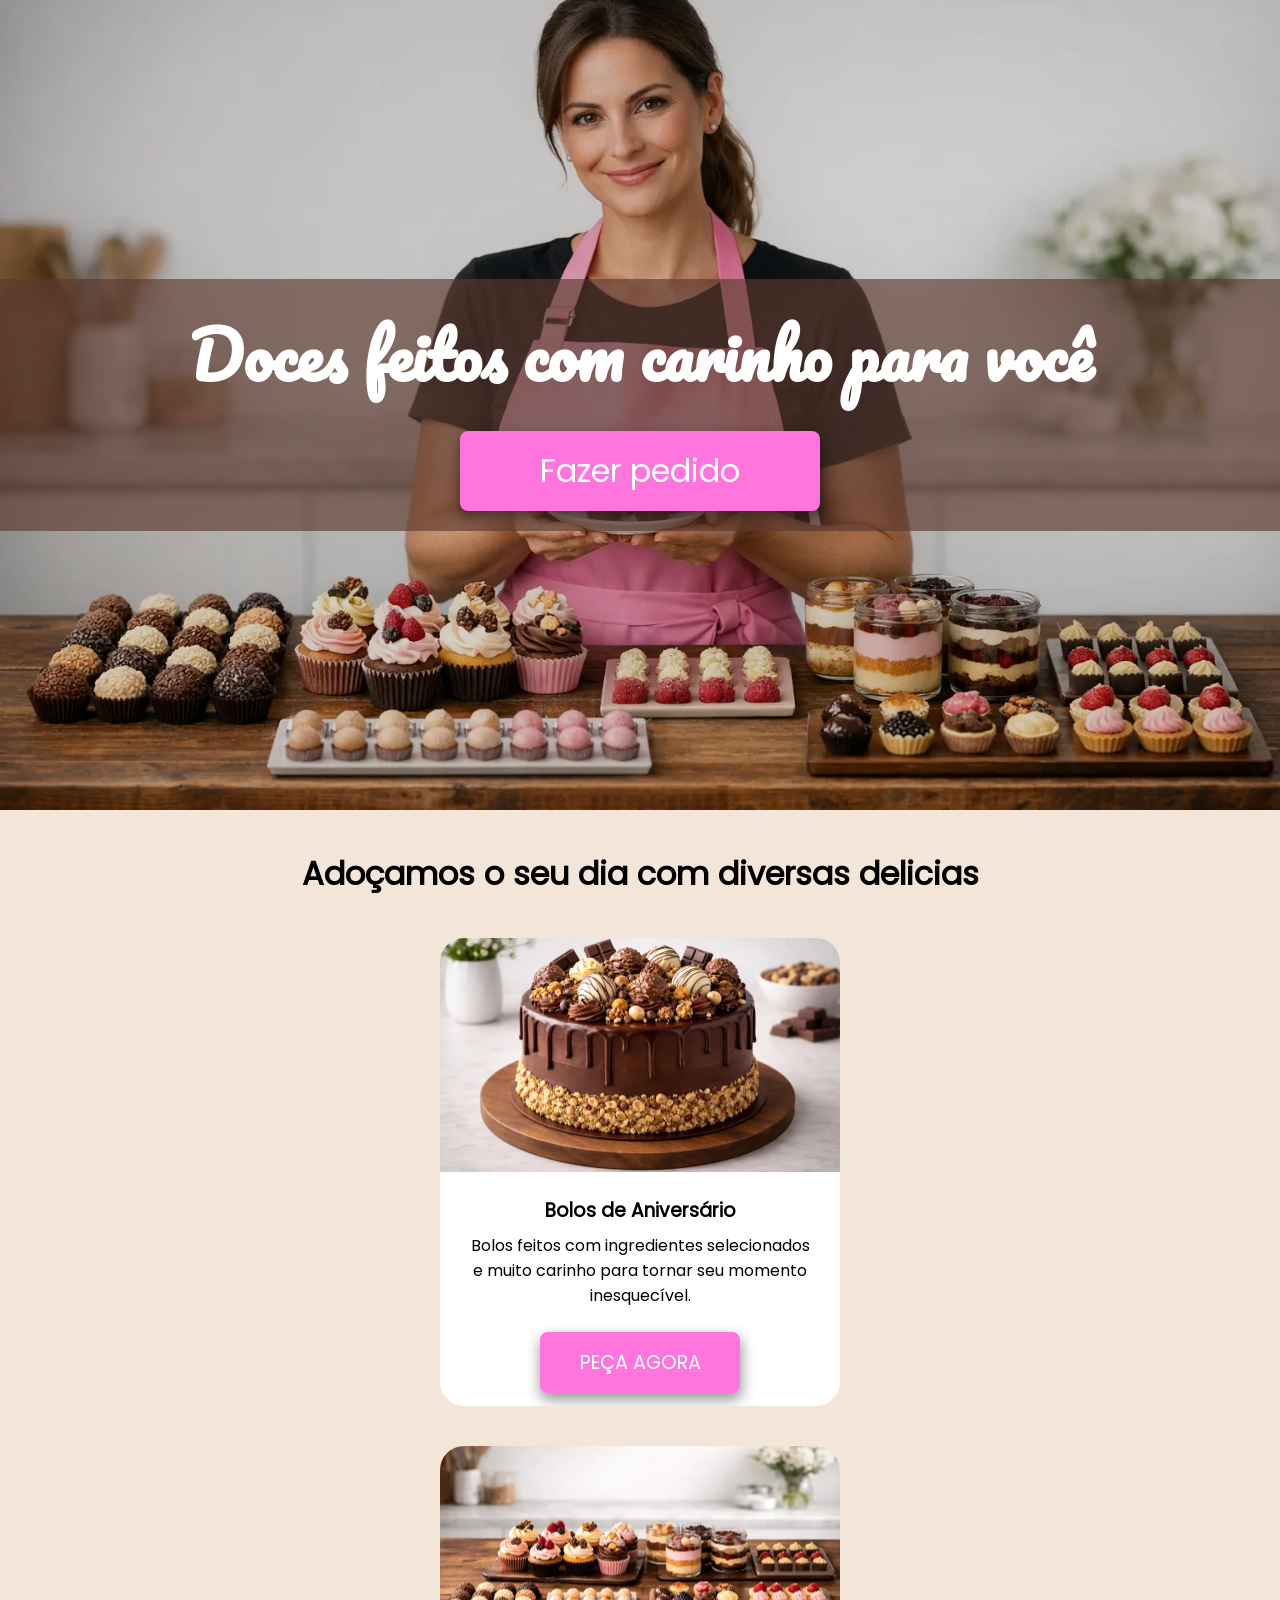
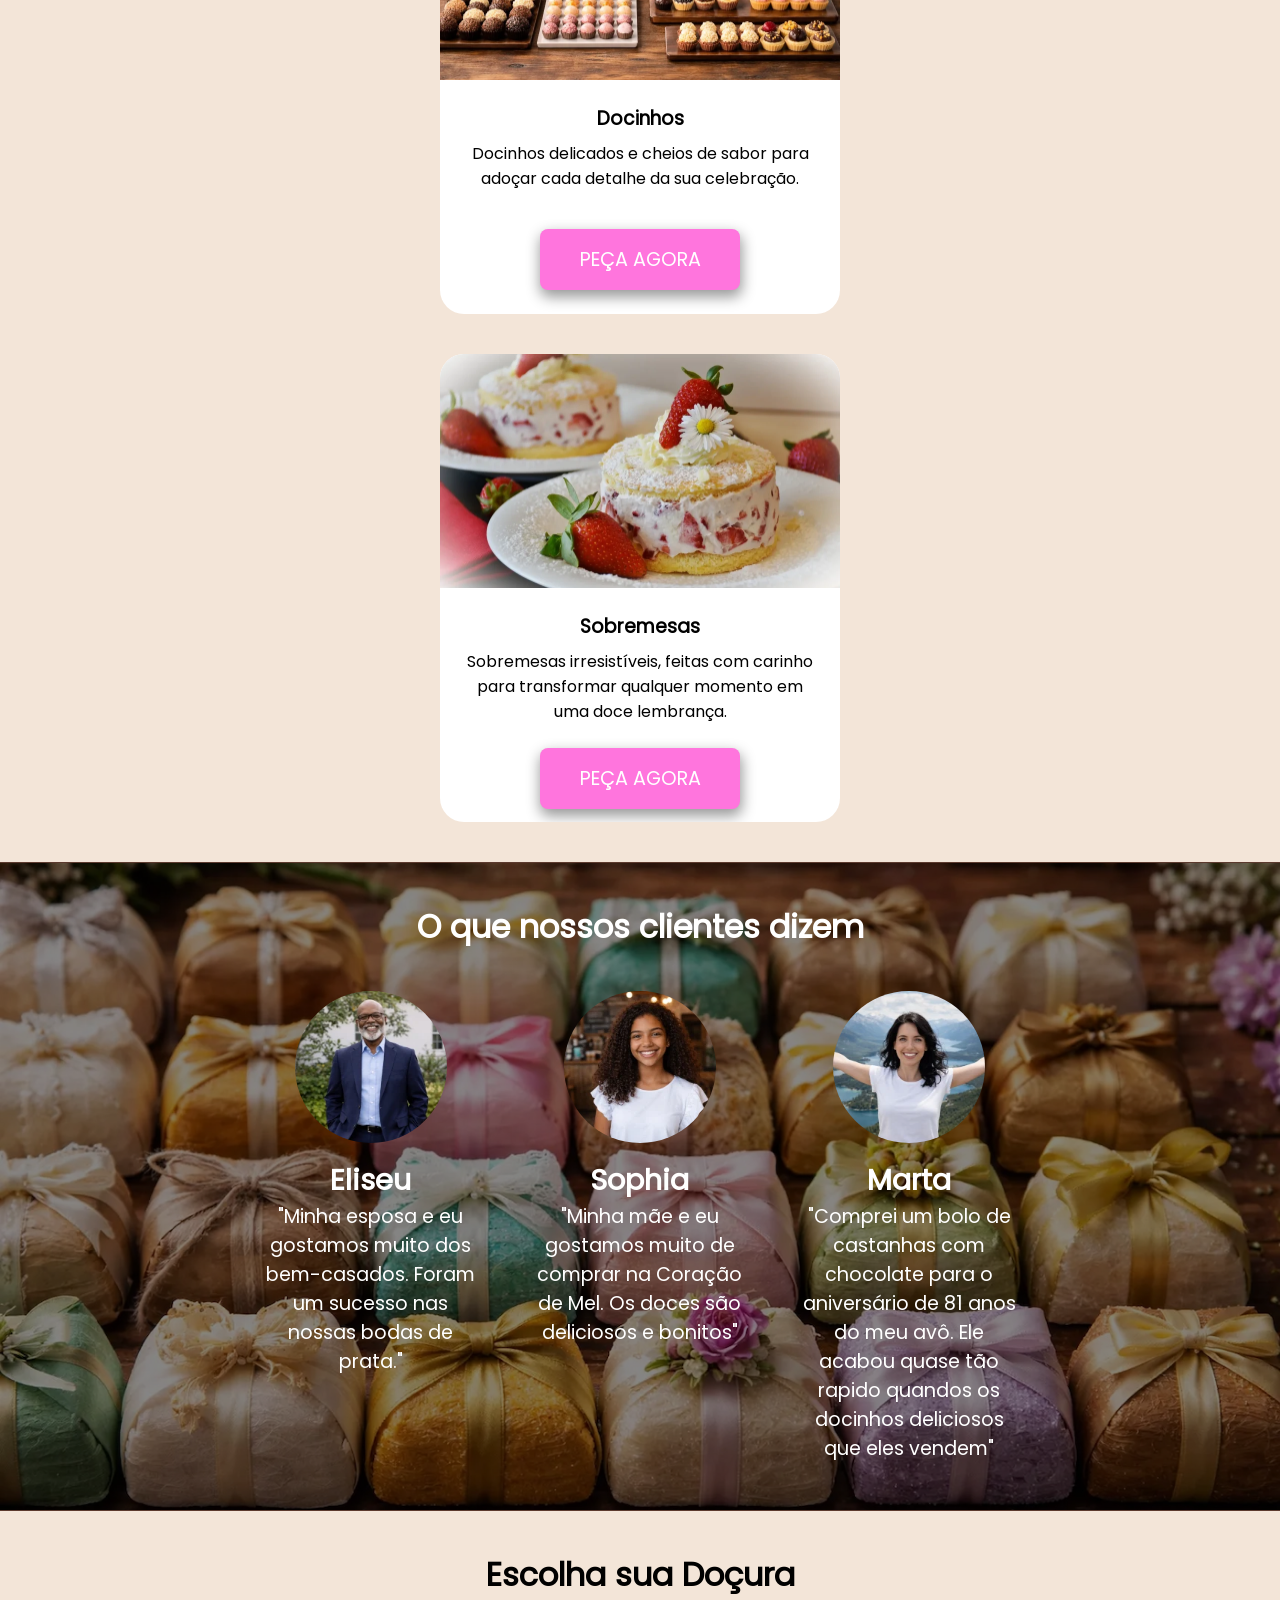
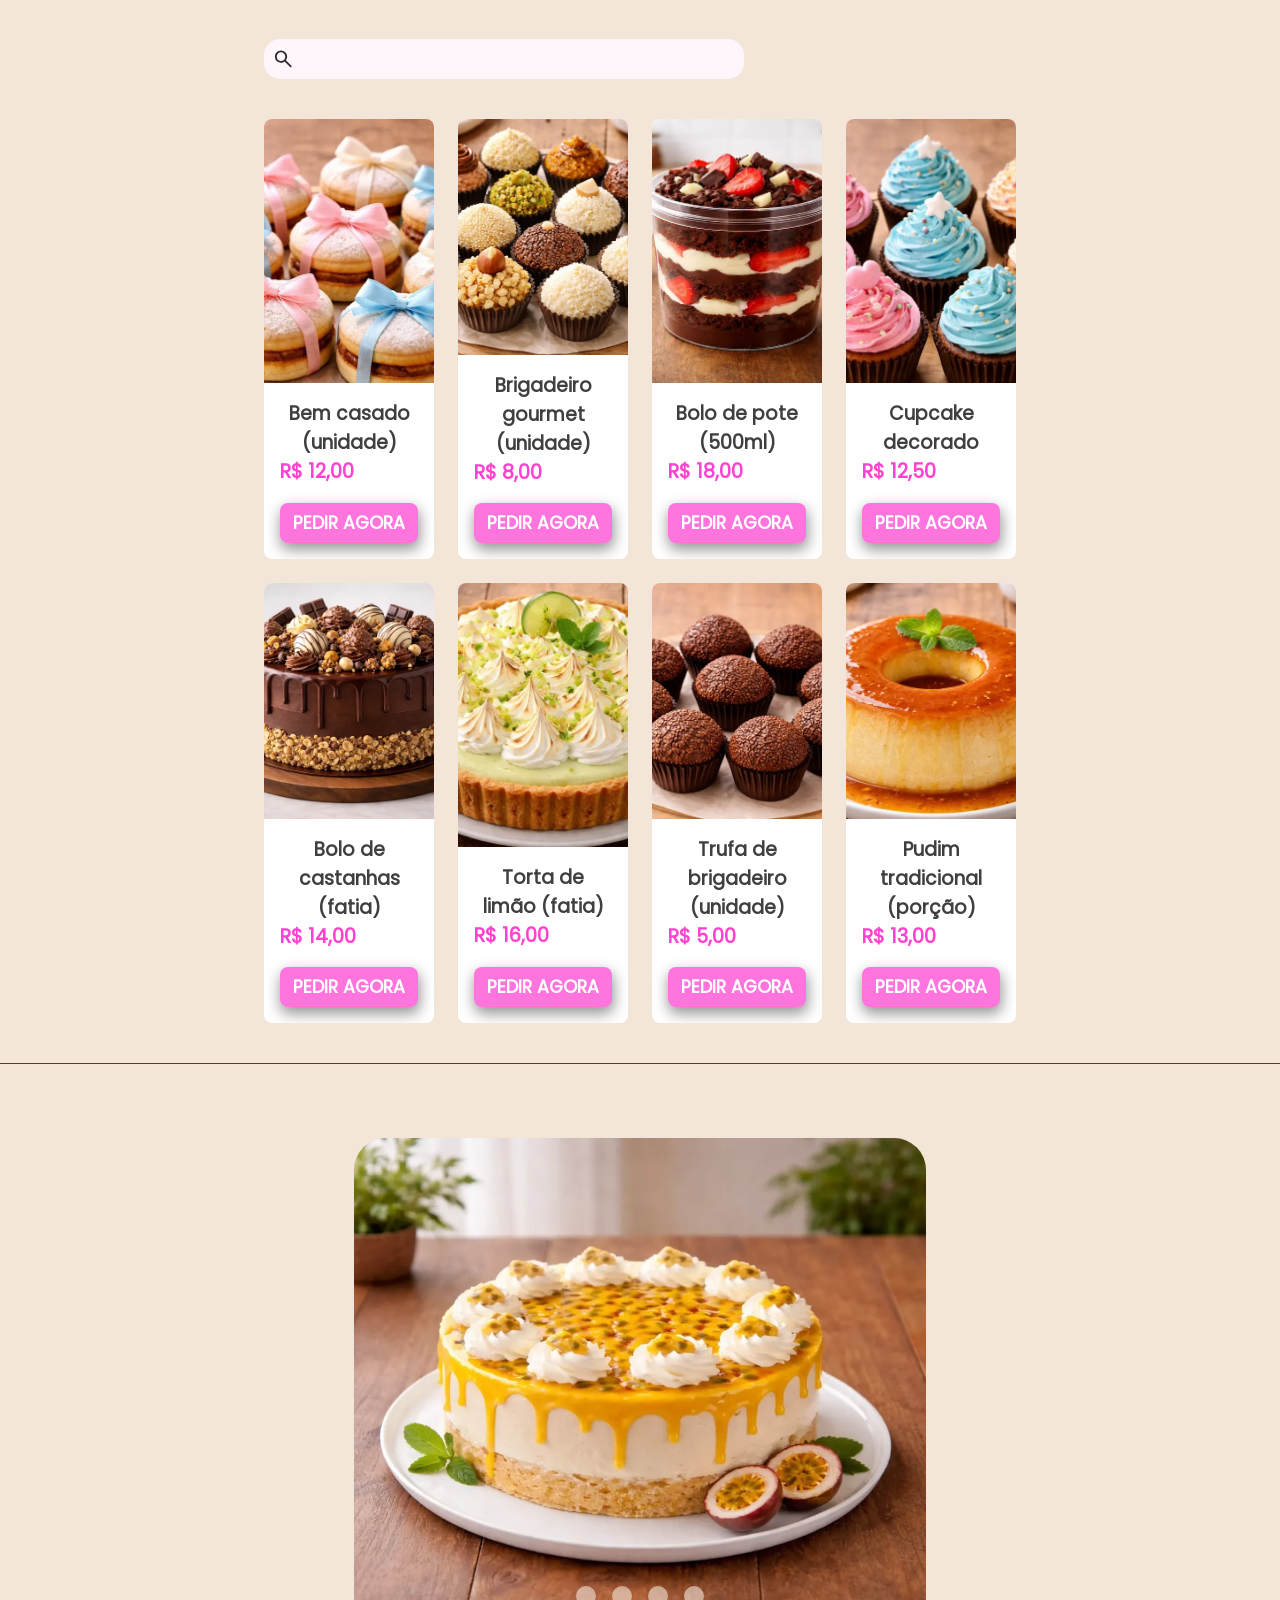
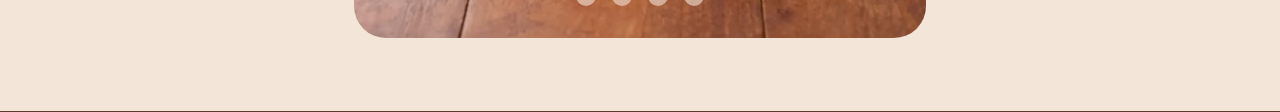
==== index.html @ 0591f599 "chore: add alt description to the hero section image for better accessibility" ====
<!DOCTYPE html>
<html lang="en">
  <head>
    <meta charset="UTF-8" />
    <meta name="viewport" content="width=device-width, initial-scale=1.0" />
    <title>Confeitaria Coração de Mel</title>
    <link rel="icon" type="image/x-icon" href="./public/logo.png" />
    <link rel="stylesheet" href="./styles/styles.css" />
    <meta property="og:title" content="Confeitaria Coração de Mel" />
    <meta
      property="og:description"
      content="Doces artesanais feitos com amor 💛 Brigadeiros, bolos e muito mais!"
    />
    <meta
      property="og:image"
      content="https://davidsheltonsf.github.io/confeitaria-landing-page/public/preview-1200x630.jpg"
    />
    <meta
      property="og:url"
      content="https://davidsheltonsf.github.io/confeitaria-landing-page/"
    />
    <meta property="og:type" content="website" />
  </head>
  <body>
    <section class="hero-section dark-filter-soft">
      <img
        src="./public/sections/hero-section-image-400x422.webp"
        alt="Mulher segurando uma bandeja de doces atrás de uma mesa cheia de doces artesanais da Coração de Mel"
        srcset="
          ./public/sections/hero-section-image-400x422.webp  400w,
          ./public/sections/hero-section-image-720x480.webp  720w,
          ./public/sections/hero-section-image.webp         1500w
        "
        decoding="async"
        sizes="100vw"
      />
      <div class="container">
        <h1 class="pacifico-regular">Doces feitos com carinho para você</h1>
        <a
          class="button-primary hero-section__button"
          href="https://wa.me/5521969470527?text=Olá!%20Gostaria%20de%20fazer%20um%20pedido."
          target="_blank"
          rel="noopener"
        >
          Fazer pedido
        </a>
      </div>
    </section>
    <section class="section">
      <div class="section-wrapper">
        <h2 class="section-title">Adoçamos o seu dia com diversas delicias</h2>
        <div class="cards">
          <article class="card">
            <img
              src="./public/cards/bolo-de-castanhas-800x533.webp"
              alt="Bolo de aniversário com castanhas e chocolate"
              decoding="async"
            />
            <div>
              <h3>Bolos de Aniversário</h3>
              <p>
                Bolos feitos com ingredientes selecionados e muito carinho para
                tornar seu momento inesquecível.
              </p>
            </div>
            <a
              class="button-primary card__button"
              href="https://wa.me/5521969470527?text=Olá!%20Gotaria%20de%20pedir%20um%20bolo%20de%20aniversário."
              target="_blank"
              rel="noopener"
              decoding="async"
            >
              PEÇA AGORA
            </a>
          </article>
          <article class="card">
            <img
              src="./public/cards/docinhos-800x533.webp"
              alt="Diferentes tipos de docinhos de aniversários e outras sobremesas em cima de uma mesa de madeira"
              decoding="async"
            />
            <div>
              <h3>Docinhos</h3>
              <p>
                Docinhos delicados e cheios de sabor para adoçar cada detalhe da
                sua celebração.
              </p>
            </div>
            <a
              class="button-primary card__button"
              href="https://wa.me/5521969470527?text=Olá!%20Gotaria%20de%20pedir%20alguns%20docinhos."
              target="_blank"
              rel="noopener"
            >
              PEÇA AGORA
            </a>
          </article>
          <article class="card">
            <img
              src="./public/cards/bolo-de-morango-800x533.webp"
              alt="Dois bolos de morango com pedaços de morango"
              decoding="async"
            />
            <div>
              <h3>Sobremesas</h3>
              <p>
                Sobremesas irresistíveis, feitas com carinho para transformar
                qualquer momento em uma doce lembrança.
              </p>
            </div>

            <a
              class="button-primary card__button"
              href="https://wa.me/5521969470527?text=Olá!%20Gotaria%20de%20pedir%20uma%20sobremesa."
              target="_blank"
              rel="noopener"
            >
              PEÇA AGORA
            </a>
          </article>
        </div>
      </div>
    </section>
    <section class="section clients-testimonial-section dark-filter">
      <img
        class="clients-testimonial-section__image"
        src="./public/sections/bem-casados-720x1024.webp"
        loading="lazy"
        srcset="
          ./public/sections/bem-casados-720x1024.webp  720w,
          ./public/sections/bem-casados-1400x933.webp 1400w
        "
        sizes="100vw"
        alt=""
        decoding="async"
      />
      <div class="section-wrapper">
        <h2 class="section-title color-text-white">
          O que nossos clientes dizem
        </h2>
        <div class="clients-testimonial-items">
          <div class="clients-testimonial-item">
            <div class="avatar">
              <img
                src="./public/clientes/eliseu-304x203.webp"
                alt="Foto de um senhor preto, calvo, com barba branca curta, vestindo uma roupa social azul"
                loading="lazy"
                decoding="async"
              />
            </div>
            <div>
              <h3>Eliseu</h3>
              <p>
                "Minha esposa e eu gostamos muito dos bem-casados. Foram um
                sucesso nas nossas bodas de prata."
              </p>
            </div>
          </div>
          <div class="clients-testimonial-item">
            <div class="avatar">
              <img
                src="./public/clientes/sophia-304x203.webp"
                alt="Foto de uma jovem moça sorridente de pele parda com cabelos cacheados e blusa branca"
                loading="lazy"
                decoding="async"
              />
            </div>
            <div>
              <h3>Sophia</h3>
              <p>
                "Minha mãe e eu gostamos muito de comprar na Coração de Mel. Os
                doces são deliciosos e bonitos"
              </p>
            </div>
          </div>
          <div class="clients-testimonial-item">
            <div class="avatar">
              <img
                src="./public/clientes/marta-304x203.webp"
                alt="Foto de uma jovem mulher sorridente de pele branca, vestindo uma blusa branca e com os braços abertos"
                loading="lazy"
                decoding="async"
              />
            </div>
            <div>
              <h3>Marta</h3>
              <p>
                "Comprei um bolo de castanhas com chocolate para o aniversário de 81 anos do meu avô. Ele
                acabou quase tão rapido quandos os docinhos deliciosos que eles
                vendem"
              </p>
            </div>
          </div>
        </div>
      </div>
    </section>
    <section class="section">
      <div class="section-wrapper">
        <h2 class="section-title">Escolha sua Doçura</h2>
        <div class="search-bar__container">
          <svg
            xmlns="http://www.w3.org/2000/svg"
            height="24px"
            viewBox="0 -960 960 960"
            width="24px"
            fill="#2c2c2c"
          >
            <path
              d="M784-120 532-372q-30 24-69 38t-83 14q-109 0-184.5-75.5T120-580q0-109 75.5-184.5T380-840q109 0 184.5 75.5T640-580q0 44-14 83t-38 69l252 252-56 56ZM380-400q75 0 127.5-52.5T560-580q0-75-52.5-127.5T380-760q-75 0-127.5 52.5T200-580q0 75 52.5 127.5T380-400Z"
            />
          </svg>
          <input class="search-bar__input" type="text" />
        </div>
        <div class="products"></div>
      </div>
    </section>
    <section class="section slides-section">
      <div class="section-wrapper">
        <div class="slider-container">
          <div class="slider-wrapper">
            <div class="slider"></div>
            <div class="slider-nav"></div>
          </div>
        </div>
      </div>
    </section>

    <script src="./scripts/slider.js" defer type="module"></script>
    <script src="./scripts/renderProducts.js" defer type="module"></script>
  </body>
</html>
---- styles/styles.css ----
* {
  padding: 0;
  margin: 0;
  border: none;
  box-sizing: border-box;
}

a {
  text-decoration: none;
  color: inherit;
}

input:focus {
  outline: none;
}

:root {
  /* Brand colors */
  --color-primary: #ffa8e9;
  --color-primary-dark: #ff75dd;
  --color-primary-darker: #ff42d0;

  /* Support colors */
  --color-cream: #f3e5d8;
  --color-chocolate: #5c3a2e;

  /* Texts */
  --color-text-white: #fff;
  --color-text-light: #6e5a52;
  --color-text-main: #3f3f3f;
  --color-bg-main: #fff6fb;
  --color-bg-section: #f3e5d8;
  --color-bg-card: #fff;
}

/* Animations */

@keyframes fade-in {
  from {
    opacity: 0;
  }

  to {
    opacity: 1;
  }
}

.fade-in-animation {
  animation: fade-in 300ms ease forwards;
}

/* ----------------------------- */

body {
  font-family: 'Poppins', sans-serif;
  display: flex;
  flex-direction: column;
  align-items: center;
  background-color: var(--color-bg-main);
}

.button-primary {
  color: white;
  background-color: var(--color-primary-dark);
  box-shadow: 1px 6px 14px 1px rgba(0, 0, 0, 0.404);
  border-radius: 8px;
  transition: background-color 300ms ease;
  cursor: pointer;
}

.button-primary:hover {
  background-color: var(--color-primary-darker);
}

.dark-filter {
  position: relative;
}

.dark-filter::before {
  content: '';
  position: absolute;
  inset: 0;
  background-color: rgba(0, 0, 0, 0.473);
  z-index: 1;
}

.dark-filter-soft {
  position: relative;
}

.dark-filter-soft::before {
  content: '';
  position: absolute;
  inset: 0;
  background-color: rgba(0, 0, 0, 0.171);
  z-index: 1;
}

/* pacifico-regular - latin */
@font-face {
  font-display: swap;
  font-family: 'Pacifico';
  font-style: normal;
  font-weight: 400;
  src: url('../fonts/pacifico-v23-latin-regular.woff2') format('woff2');
}

/* poppins-regular - latin */
@font-face {
  font-display: swap;
  font-family: 'Poppins';
  font-style: normal;
  font-weight: 400;
  src: url('../fonts/poppins-v24-latin-regular.woff2') format('woff2'); /* Chrome 36+, Opera 23+, Firefox 39+, Safari 12+, iOS 10+ */
}

.pacifico-regular {
  font-family: 'Pacifico', cursive;
  font-weight: 400;
  font-style: normal;
}

.hero-section {
  display: flex;
  position: relative;
  width: 100%;
  height: 50vh;
}

.hero-section img {
  position: absolute;
  object-position: bottom;
  width: 100%;
  height: 100%;
  object-fit: cover;
}

.hero-section .container {
  display: flex;
  flex-direction: column;
  text-align: center;
  align-items: center;
  gap: 20px;
  margin-top: 200px;
  width: 100%;
  background-color: #5c3a2ea2;
  height: fit-content;
  padding: 20px;
  margin-block: auto;
  z-index: 2;
}

.hero-section h1 {
  color: var(--color-text-white);
  font-size: 2rem;
  font-weight: bold;
  opacity: 100%;
  width: 100%;
}

.hero-section__button {
  width: 200px;
  padding-block: 16px;
  font-size: 1.5rem;
}

.section {
  display: flex;
  flex-direction: column;
  align-items: center;
  text-align: center;
  background-color: var(--color-bg-section);
  width: 100%;
  min-height: 72vh;
  border-bottom: 1px solid var(--color-chocolate);
}
.clients-testimonial-section {
  position: relative;
}

.clients-testimonial-section > * {
  position: relative;
  z-index: 2;
}

.clients-testimonial-section__image {
  position: absolute;
  height: 100%;
  width: 100%;
  object-fit: cover;
  z-index: 0;
}

.slides-section {
  height: 72vh;
}

.section-wrapper {
  display: flex;
  height: 100%;
  width: 100%;
  flex-direction: column;
  align-items: center;
  justify-content: center;
  gap: 40px;
  padding: 40px;
  margin: auto;
}

.section-title {
  font-size: 1.4rem;
}

.cards {
  display: flex;
  flex-direction: column;
  justify-content: space-between;
  gap: 40px;
  width: 100%;
}

.card {
  display: flex;
  flex-direction: column;
  align-items: center;
  height: 496px;
  width: 100%;
  border-radius: 24px;
  overflow: hidden;
  background-color: var(--color-bg-card);
}

.card img {
  width: 100%;
  height: 50%;
  object-fit: cover;
  object-position: center;
  transition: scale 300ms ease-in;
}

.card img:hover {
  scale: 110%;
}

.card div {
  display: flex;
  flex-direction: column;
  align-items: center;
  text-align: center;
  padding: 24px;
  gap: 8px;
  flex: 1;
}

.card__button {
  padding-block: 16px;
  width: 90%;
  font-size: 1.4rem;
  border-radius: 8px;
  margin-bottom: 24px;
}

.clients-testimonial-items {
  display: flex;
  flex-direction: column;
  align-items: center;
  justify-content: center;
  gap: 40px;
  width: 100%;
  height: 100%;
}

.clients-testimonial-item {
  display: flex;
  flex-direction: column;
  align-items: center;
  gap: 16px;
  width: 100%;
  height: 100%;
  color: white;
}

.clients-testimonial-item h3 {
  font-size: 1.8rem;
}

.clients-testimonial-item p {
  font-size: 1.2rem;
}

.avatar {
  border-radius: 50%;
  width: 152px;
  height: 152px;
  overflow: hidden;
}

.avatar img {
  height: 100%;
  width: 100%;
  object-fit: cover;
}

.search-bar__container {
  display: flex;
  align-items: center;
  padding: 8px;
  background-color: var(--color-bg-main);
  width: 100%;
  height: 40px;
  overflow: hidden;
  border-radius: 16px;
}

.search-bar__input {
  width: 100%;
  height: 100%;
  padding-inline: 16px;
  background-color: inherit;
  font-size: 1rem;
}

.products {
  display: grid;
  grid-template-columns: 1fr;
  gap: 24px;
  width: 100%;
  min-height: 72vh;
}

.product {
  display: flex;
  flex-direction: column;
  width: 100%;
  height: 440px;
  overflow: hidden;
  border-radius: 8px;
  background-color: var(--color-bg-card);
  color: var(--color-text-main);
}

.product__image-container {
  width: 100%;
  height: 60%;
  overflow: hidden;
}

.product__image {
  width: 100%;
  height: 100%;
  object-fit: cover;
  transition: scale 300ms ease-in;
}

.product:hover .product__image{
  scale: 110%;
}

.product__link {
  display: flex;
  flex-direction: column;
  width: 100%;
  height: 100%;
}
.product__content {
  display: flex;
  flex-direction: column;
  justify-content: space-around;
  gap: 16px;
  width: 100%;
  flex: 1;
  padding: 16px;
}

.product__information {
  display: flex;
  flex-direction: column;
  align-items: start;
}

.product__price {
  font-weight: bold;
  font-size: 1.2rem;
  color: var(--color-primary-darker);
}

.product__button {
  display: flex;
  justify-content: center;
  align-items: center;
  width: 100%;
  height: 40px;
  font-weight: bold;
  font-size: 1.1rem;
}

.slider-container {
  height: 80%;
  width: 100%;
}

.slider-wrapper {
  position: relative;
  width: 100%;
  height: 100%;
}

.slider {
  display: flex;
  border-radius: 2rem;
  width: 100%;
  height: 100%;
  overflow-x: scroll;
  scroll-snap-type: x mandatory;
  scroll-behavior: smooth;
}

.slider::-webkit-scrollbar {
  display: none;
}

.slider img {
  width: 100%;
  height: 100%;
  object-fit: cover;
  flex: 1 0 50%;
  scroll-snap-align: start;
}

.slider-nav {
  display: flex;
  position: absolute;
  bottom: 2rem;
  left: 50%;
  width: fit-content;
  height: 20px;
  gap: 16px;
  transform: translateX(-50%);
  z-index: 1;
}

.slider-nav a {
  border-radius: 50%;
  background-color: var(--color-cream);
  width: 20px;
  height: 20px;
  opacity: 60%;
}

.slider-nav a:hover {
  opacity: 100%;
}

.color-text-white {
  color: var(--color-text-white);
}

@media (min-width: 576px) {
  .products {
    grid-template-columns: repeat(2, 1fr);
  }
}

@media (min-width: 768px) {
  .cards {
    flex-direction: row;
  }
  .card {
    flex: 0 0 400px;
    height: 468px;
  }

  .card__button {
    width: 200px;
    font-size: 1.2rem;
  }

  .slider-container {
    height: 500px;
    width: 572px;
  }

  .clients-testimonial-item {
    width: 60%;
  }

  .products {
    grid-template-columns: repeat(3, 1fr);
  }

  .search-bar__container {
    width: 480px;
    margin-right: auto;
  }
}

@media (min-width: 1200px) {
  .hero-section {
    height: 90vh;
  }

  .hero-section h1 {
    font-size: 4rem;
  }

  .hero-section__button {
    width: 360px;
    font-size: 2rem;
  }

  .section {
    padding-inline: 224px;
  }

  .clients-testimonial-section {
    height: 72vh;
  }

  .section-title {
    font-size: 2rem;
  }

  .clients-testimonial-items {
    flex-direction: row;
    gap: 56px;
  }

  .clients-testimonial-item {
    width: 400px;
  }

  .products {
    grid-template-columns: repeat(4, 1fr);
  }
}

@media (max-width: 1757px) {
  .cards {
    flex-wrap: wrap;
    justify-content: center;
  }
}
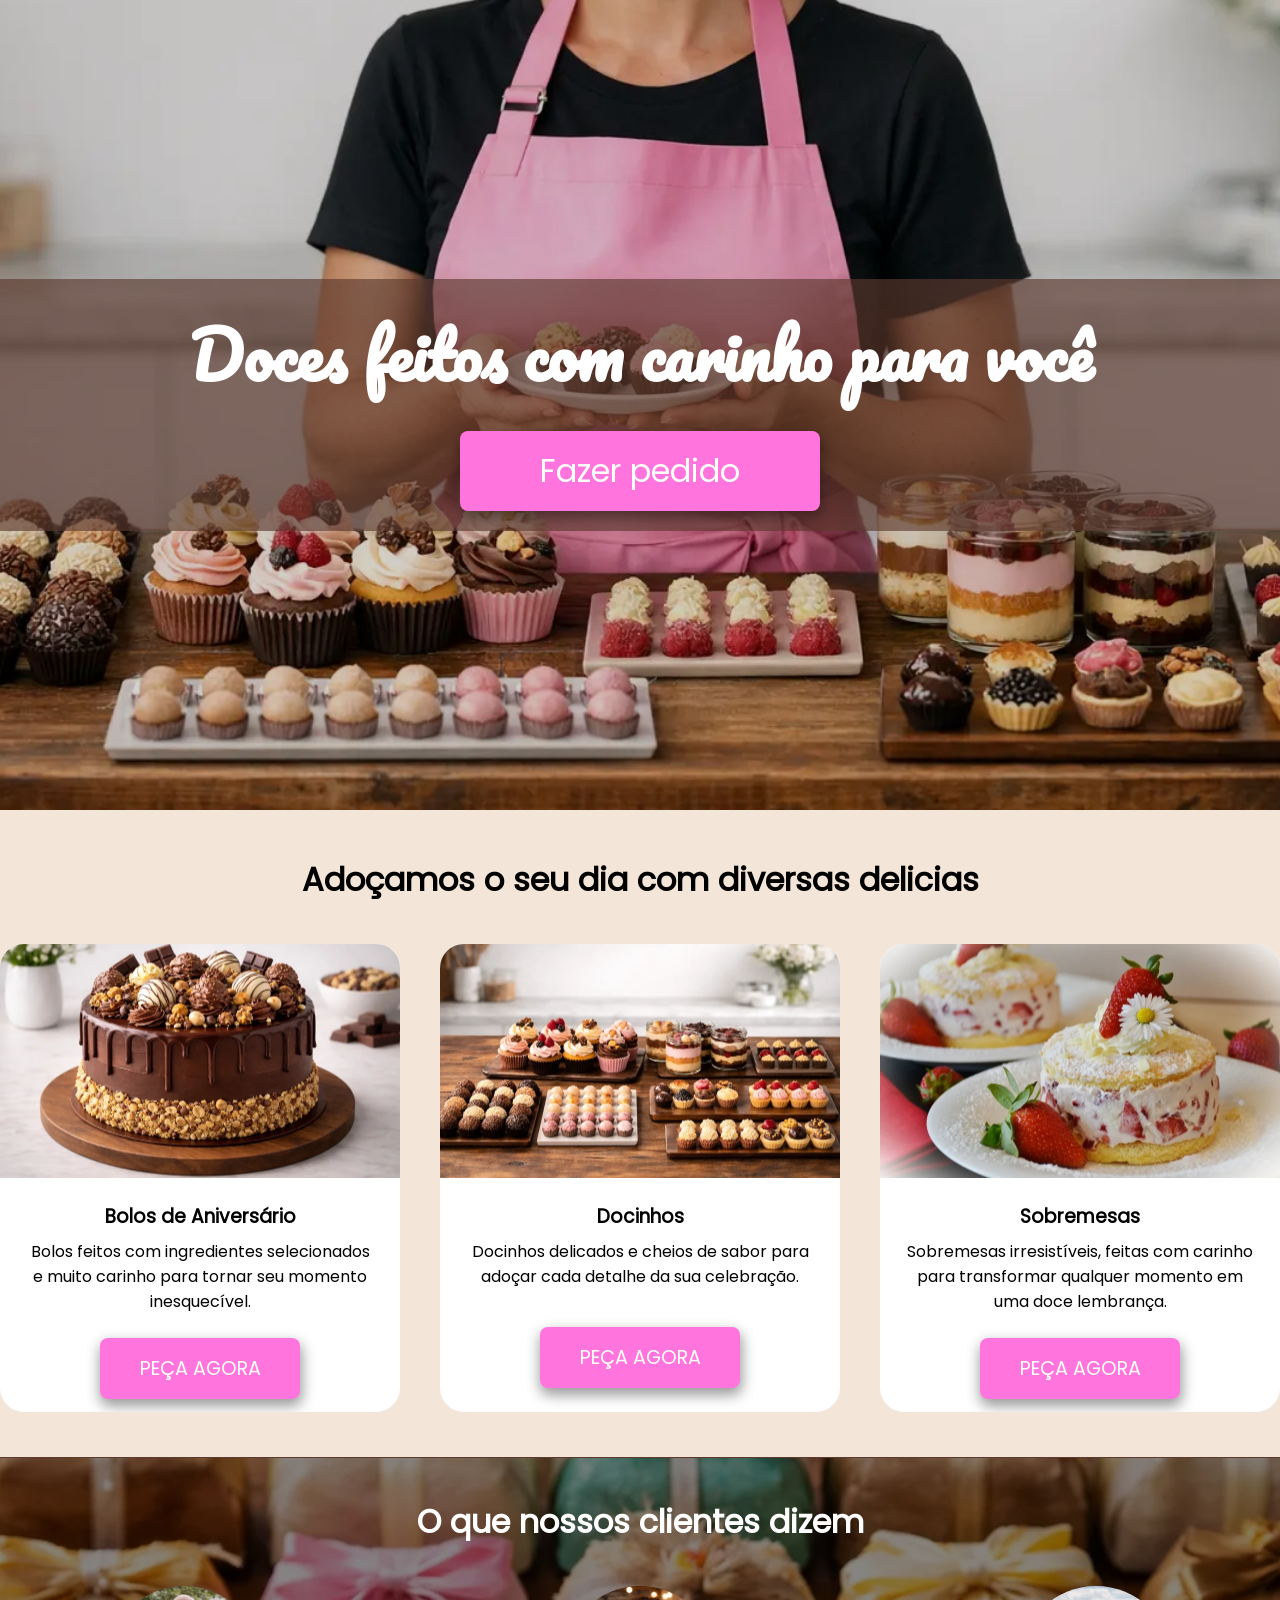
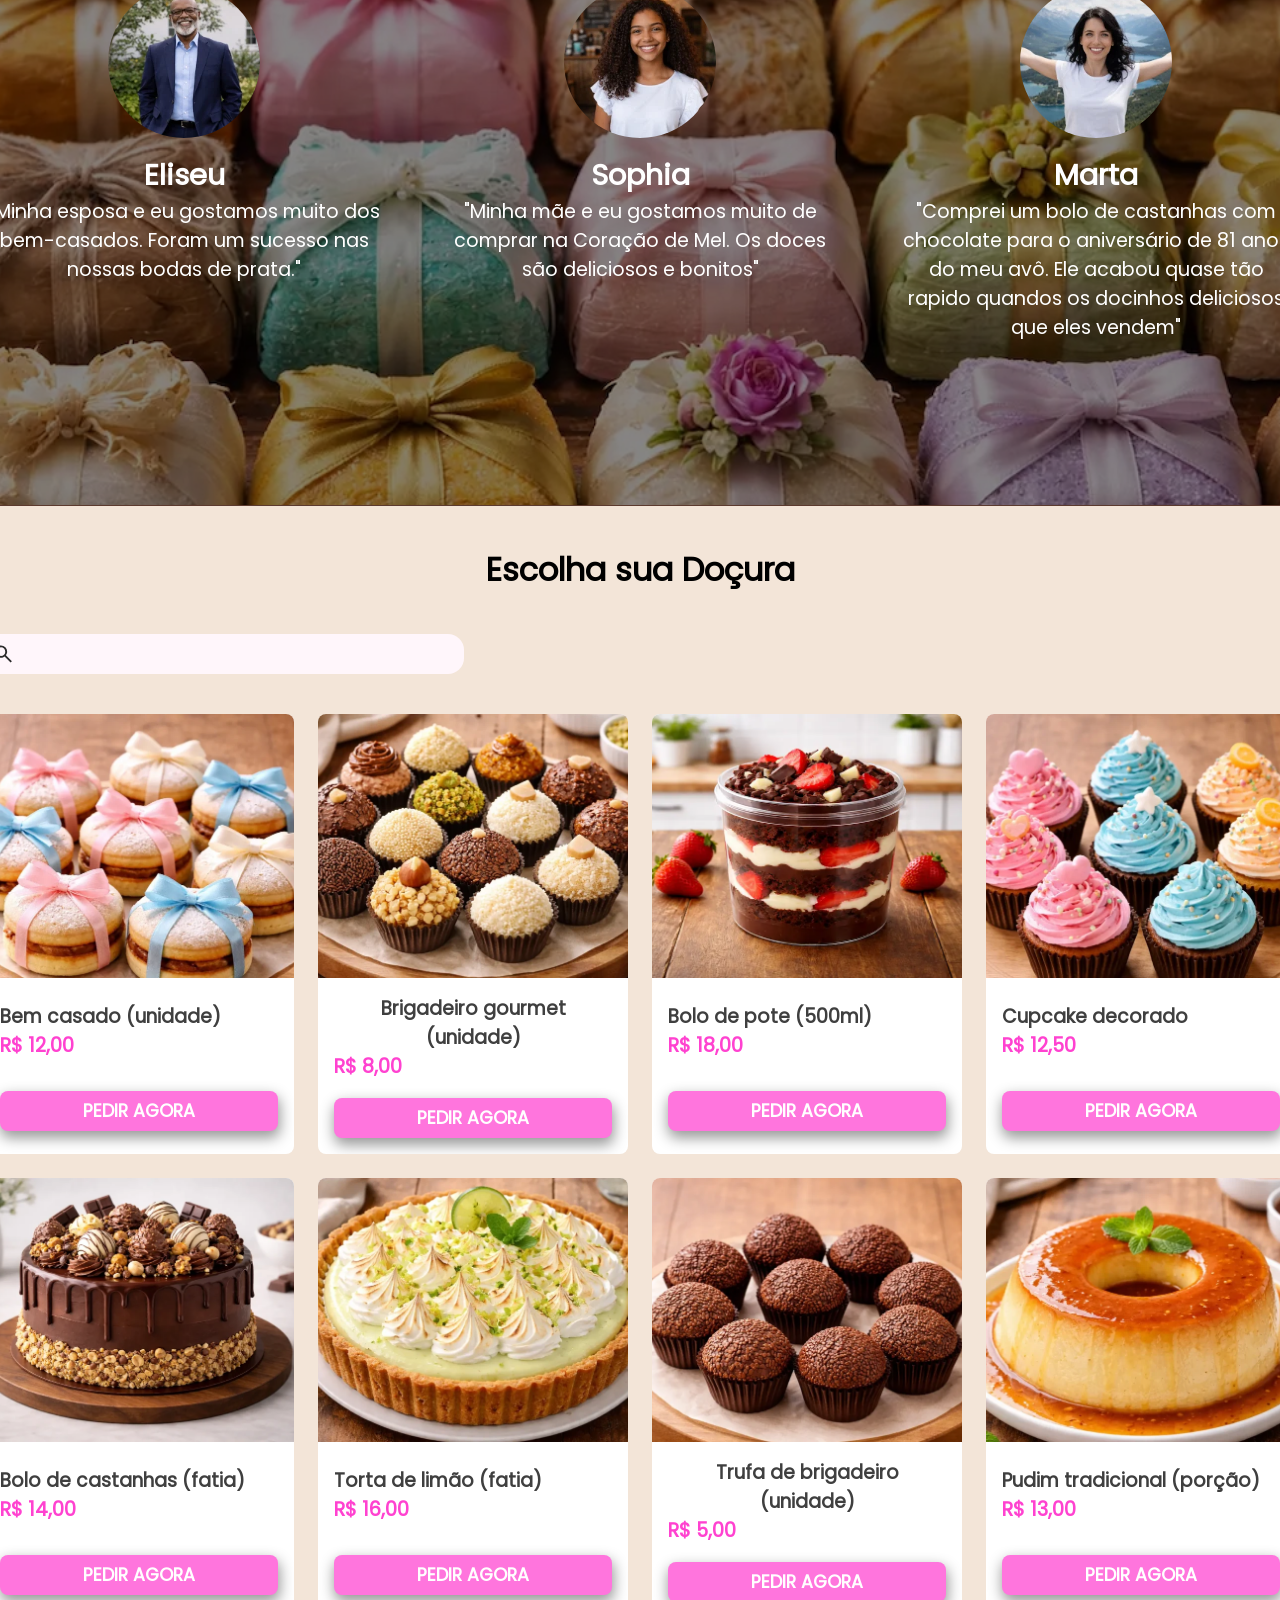
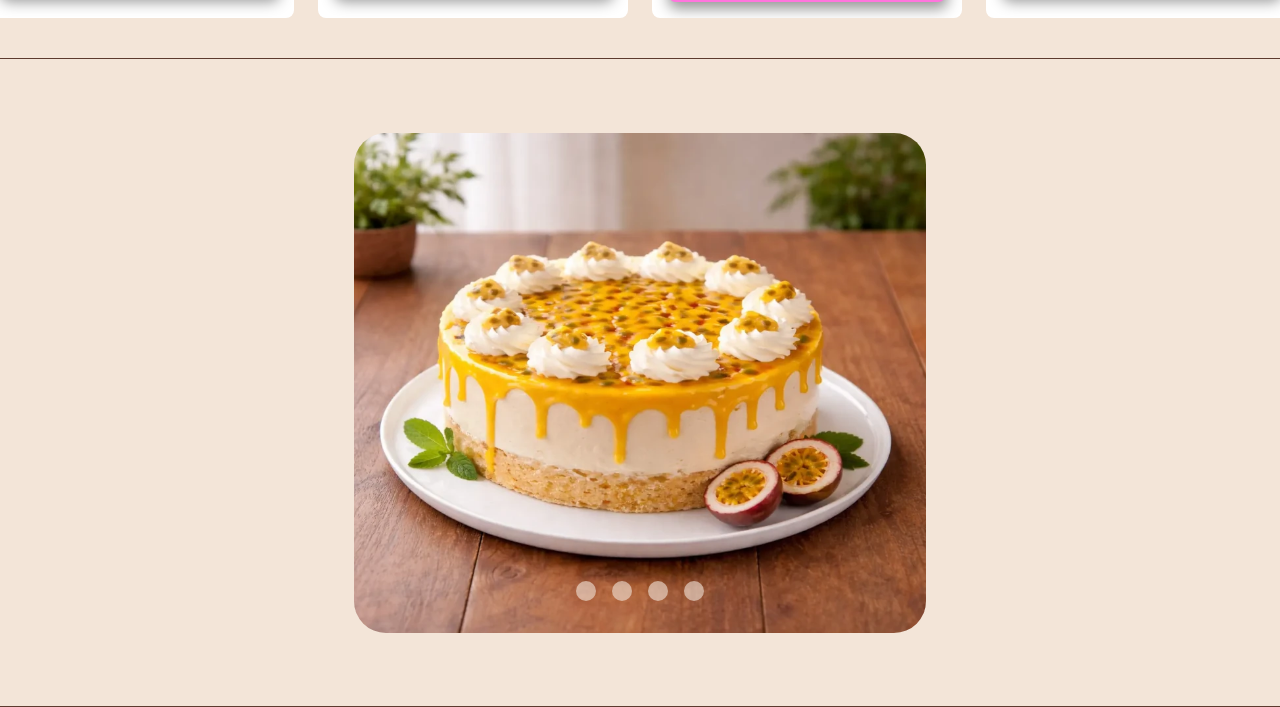
==== commit 9c1359ff: "chore: wrap the main content of the page with <main> tag for better accessibility" ====
--- a/index.html
+++ b/index.html
@@ -22,208 +22,212 @@
     <meta property="og:type" content="website" />
   </head>
   <body>
-    <section class="hero-section dark-filter-soft">
-      <img
-        src="./public/sections/hero-section-image-400x422.webp"
-        alt="Mulher segurando uma bandeja de doces atrás de uma mesa cheia de doces artesanais da Coração de Mel"
-        srcset="
-          ./public/sections/hero-section-image-400x422.webp  400w,
-          ./public/sections/hero-section-image-720x480.webp  720w,
-          ./public/sections/hero-section-image.webp         1500w
-        "
-        decoding="async"
-        sizes="100vw"
-      />
-      <div class="container">
-        <h1 class="pacifico-regular">Doces feitos com carinho para você</h1>
-        <a
-          class="button-primary hero-section__button"
-          href="https://wa.me/5521969470527?text=Olá!%20Gostaria%20de%20fazer%20um%20pedido."
-          target="_blank"
-          rel="noopener"
-        >
-          Fazer pedido
-        </a>
-      </div>
-    </section>
-    <section class="section">
-      <div class="section-wrapper">
-        <h2 class="section-title">Adoçamos o seu dia com diversas delicias</h2>
-        <div class="cards">
-          <article class="card">
-            <img
-              src="./public/cards/bolo-de-castanhas-800x533.webp"
-              alt="Bolo de aniversário com castanhas e chocolate"
-              decoding="async"
-            />
-            <div>
-              <h3>Bolos de Aniversário</h3>
-              <p>
-                Bolos feitos com ingredientes selecionados e muito carinho para
-                tornar seu momento inesquecível.
-              </p>
-            </div>
-            <a
-              class="button-primary card__button"
-              href="https://wa.me/5521969470527?text=Olá!%20Gotaria%20de%20pedir%20um%20bolo%20de%20aniversário."
-              target="_blank"
-              rel="noopener"
-              decoding="async"
+    <main>
+      <section class="hero-section dark-filter-soft">
+        <img
+          src="./public/sections/hero-section-image-400x422.webp"
+          alt="Mulher segurando uma bandeja de doces atrás de uma mesa cheia de doces artesanais da Coração de Mel"
+          srcset="
+            ./public/sections/hero-section-image-400x422.webp  400w,
+            ./public/sections/hero-section-image-720x480.webp  720w,
+            ./public/sections/hero-section-image.webp         1500w
+          "
+          decoding="async"
+          sizes="100vw"
+        />
+        <div class="container">
+          <h1 class="pacifico-regular">Doces feitos com carinho para você</h1>
+          <a
+            class="button-primary hero-section__button"
+            href="https://wa.me/5521969470527?text=Olá!%20Gostaria%20de%20fazer%20um%20pedido."
+            target="_blank"
+            rel="noopener"
+          >
+            Fazer pedido
+          </a>
+        </div>
+      </section>
+      <section class="section">
+        <div class="section-wrapper">
+          <h2 class="section-title">
+            Adoçamos o seu dia com diversas delicias
+          </h2>
+          <div class="cards">
+            <article class="card">
+              <img
+                src="./public/cards/bolo-de-castanhas-800x533.webp"
+                alt="Bolo de aniversário com castanhas e chocolate"
+                decoding="async"
+              />
+              <div>
+                <h3>Bolos de Aniversário</h3>
+                <p>
+                  Bolos feitos com ingredientes selecionados e muito carinho
+                  para tornar seu momento inesquecível.
+                </p>
+              </div>
+              <a
+                class="button-primary card__button"
+                href="https://wa.me/5521969470527?text=Olá!%20Gotaria%20de%20pedir%20um%20bolo%20de%20aniversário."
+                target="_blank"
+                rel="noopener"
+                decoding="async"
+              >
+                PEÇA AGORA
+              </a>
+            </article>
+            <article class="card">
+              <img
+                src="./public/cards/docinhos-800x533.webp"
+                alt="Diferentes tipos de docinhos de aniversários e outras sobremesas em cima de uma mesa de madeira"
+                decoding="async"
+              />
+              <div>
+                <h3>Docinhos</h3>
+                <p>
+                  Docinhos delicados e cheios de sabor para adoçar cada detalhe
+                  da sua celebração.
+                </p>
+              </div>
+              <a
+                class="button-primary card__button"
+                href="https://wa.me/5521969470527?text=Olá!%20Gotaria%20de%20pedir%20alguns%20docinhos."
+                target="_blank"
+                rel="noopener"
+              >
+                PEÇA AGORA
+              </a>
+            </article>
+            <article class="card">
+              <img
+                src="./public/cards/bolo-de-morango-800x533.webp"
+                alt="Dois bolos de morango com pedaços de morango"
+                decoding="async"
+              />
+              <div>
+                <h3>Sobremesas</h3>
+                <p>
+                  Sobremesas irresistíveis, feitas com carinho para transformar
+                  qualquer momento em uma doce lembrança.
+                </p>
+              </div>
+
+              <a
+                class="button-primary card__button"
+                href="https://wa.me/5521969470527?text=Olá!%20Gotaria%20de%20pedir%20uma%20sobremesa."
+                target="_blank"
+                rel="noopener"
+              >
+                PEÇA AGORA
+              </a>
+            </article>
+          </div>
+        </div>
+      </section>
+      <section class="section clients-testimonial-section dark-filter">
+        <img
+          class="clients-testimonial-section__image"
+          src="./public/sections/bem-casados-720x1024.webp"
+          loading="lazy"
+          srcset="
+            ./public/sections/bem-casados-720x1024.webp  720w,
+            ./public/sections/bem-casados-1400x933.webp 1400w
+          "
+          sizes="100vw"
+          alt=""
+          decoding="async"
+        />
+        <div class="section-wrapper">
+          <h2 class="section-title color-text-white">
+            O que nossos clientes dizem
+          </h2>
+          <div class="clients-testimonial-items">
+            <div class="clients-testimonial-item">
+              <div class="avatar">
+                <img
+                  src="./public/clientes/eliseu-304x203.webp"
+                  alt="Foto de um senhor preto, calvo, com barba branca curta, vestindo uma roupa social azul"
+                  loading="lazy"
+                  decoding="async"
+                />
+              </div>
+              <div>
+                <h3>Eliseu</h3>
+                <p>
+                  "Minha esposa e eu gostamos muito dos bem-casados. Foram um
+                  sucesso nas nossas bodas de prata."
+                </p>
+              </div>
+            </div>
+            <div class="clients-testimonial-item">
+              <div class="avatar">
+                <img
+                  src="./public/clientes/sophia-304x203.webp"
+                  alt="Foto de uma jovem moça sorridente de pele parda com cabelos cacheados e blusa branca"
+                  loading="lazy"
+                  decoding="async"
+                />
+              </div>
+              <div>
+                <h3>Sophia</h3>
+                <p>
+                  "Minha mãe e eu gostamos muito de comprar na Coração de Mel.
+                  Os doces são deliciosos e bonitos"
+                </p>
+              </div>
+            </div>
+            <div class="clients-testimonial-item">
+              <div class="avatar">
+                <img
+                  src="./public/clientes/marta-304x203.webp"
+                  alt="Foto de uma jovem mulher sorridente de pele branca, vestindo uma blusa branca e com os braços abertos"
+                  loading="lazy"
+                  decoding="async"
+                />
+              </div>
+              <div>
+                <h3>Marta</h3>
+                <p>
+                  "Comprei um bolo de castanhas com chocolate para o aniversário
+                  de 81 anos do meu avô. Ele acabou quase tão rapido quandos os
+                  docinhos deliciosos que eles vendem"
+                </p>
+              </div>
+            </div>
+          </div>
+        </div>
+      </section>
+      <section class="section">
+        <div class="section-wrapper">
+          <h2 class="section-title">Escolha sua Doçura</h2>
+          <div class="search-bar__container">
+            <svg
+              xmlns="http://www.w3.org/2000/svg"
+              height="24px"
+              viewBox="0 -960 960 960"
+              width="24px"
+              fill="#2c2c2c"
             >
-              PEÇA AGORA
-            </a>
-          </article>
-          <article class="card">
-            <img
-              src="./public/cards/docinhos-800x533.webp"
-              alt="Diferentes tipos de docinhos de aniversários e outras sobremesas em cima de uma mesa de madeira"
-              decoding="async"
-            />
-            <div>
-              <h3>Docinhos</h3>
-              <p>
-                Docinhos delicados e cheios de sabor para adoçar cada detalhe da
-                sua celebração.
-              </p>
-            </div>
-            <a
-              class="button-primary card__button"
-              href="https://wa.me/5521969470527?text=Olá!%20Gotaria%20de%20pedir%20alguns%20docinhos."
-              target="_blank"
-              rel="noopener"
-            >
-              PEÇA AGORA
-            </a>
-          </article>
-          <article class="card">
-            <img
-              src="./public/cards/bolo-de-morango-800x533.webp"
-              alt="Dois bolos de morango com pedaços de morango"
-              decoding="async"
-            />
-            <div>
-              <h3>Sobremesas</h3>
-              <p>
-                Sobremesas irresistíveis, feitas com carinho para transformar
-                qualquer momento em uma doce lembrança.
-              </p>
-            </div>
-
-            <a
-              class="button-primary card__button"
-              href="https://wa.me/5521969470527?text=Olá!%20Gotaria%20de%20pedir%20uma%20sobremesa."
-              target="_blank"
-              rel="noopener"
-            >
-              PEÇA AGORA
-            </a>
-          </article>
-        </div>
-      </div>
-    </section>
-    <section class="section clients-testimonial-section dark-filter">
-      <img
-        class="clients-testimonial-section__image"
-        src="./public/sections/bem-casados-720x1024.webp"
-        loading="lazy"
-        srcset="
-          ./public/sections/bem-casados-720x1024.webp  720w,
-          ./public/sections/bem-casados-1400x933.webp 1400w
-        "
-        sizes="100vw"
-        alt=""
-        decoding="async"
-      />
-      <div class="section-wrapper">
-        <h2 class="section-title color-text-white">
-          O que nossos clientes dizem
-        </h2>
-        <div class="clients-testimonial-items">
-          <div class="clients-testimonial-item">
-            <div class="avatar">
-              <img
-                src="./public/clientes/eliseu-304x203.webp"
-                alt="Foto de um senhor preto, calvo, com barba branca curta, vestindo uma roupa social azul"
-                loading="lazy"
-                decoding="async"
-              />
-            </div>
-            <div>
-              <h3>Eliseu</h3>
-              <p>
-                "Minha esposa e eu gostamos muito dos bem-casados. Foram um
-                sucesso nas nossas bodas de prata."
-              </p>
-            </div>
-          </div>
-          <div class="clients-testimonial-item">
-            <div class="avatar">
-              <img
-                src="./public/clientes/sophia-304x203.webp"
-                alt="Foto de uma jovem moça sorridente de pele parda com cabelos cacheados e blusa branca"
-                loading="lazy"
-                decoding="async"
-              />
-            </div>
-            <div>
-              <h3>Sophia</h3>
-              <p>
-                "Minha mãe e eu gostamos muito de comprar na Coração de Mel. Os
-                doces são deliciosos e bonitos"
-              </p>
-            </div>
-          </div>
-          <div class="clients-testimonial-item">
-            <div class="avatar">
-              <img
-                src="./public/clientes/marta-304x203.webp"
-                alt="Foto de uma jovem mulher sorridente de pele branca, vestindo uma blusa branca e com os braços abertos"
-                loading="lazy"
-                decoding="async"
-              />
-            </div>
-            <div>
-              <h3>Marta</h3>
-              <p>
-                "Comprei um bolo de castanhas com chocolate para o aniversário de 81 anos do meu avô. Ele
-                acabou quase tão rapido quandos os docinhos deliciosos que eles
-                vendem"
-              </p>
-            </div>
-          </div>
-        </div>
-      </div>
-    </section>
-    <section class="section">
-      <div class="section-wrapper">
-        <h2 class="section-title">Escolha sua Doçura</h2>
-        <div class="search-bar__container">
-          <svg
-            xmlns="http://www.w3.org/2000/svg"
-            height="24px"
-            viewBox="0 -960 960 960"
-            width="24px"
-            fill="#2c2c2c"
-          >
-            <path
-              d="M784-120 532-372q-30 24-69 38t-83 14q-109 0-184.5-75.5T120-580q0-109 75.5-184.5T380-840q109 0 184.5 75.5T640-580q0 44-14 83t-38 69l252 252-56 56ZM380-400q75 0 127.5-52.5T560-580q0-75-52.5-127.5T380-760q-75 0-127.5 52.5T200-580q0 75 52.5 127.5T380-400Z"
-            />
-          </svg>
-          <input class="search-bar__input" type="text" />
-        </div>
-        <div class="products"></div>
-      </div>
-    </section>
-    <section class="section slides-section">
-      <div class="section-wrapper">
-        <div class="slider-container">
-          <div class="slider-wrapper">
-            <div class="slider"></div>
-            <div class="slider-nav"></div>
-          </div>
-        </div>
-      </div>
-    </section>
+              <path
+                d="M784-120 532-372q-30 24-69 38t-83 14q-109 0-184.5-75.5T120-580q0-109 75.5-184.5T380-840q109 0 184.5 75.5T640-580q0 44-14 83t-38 69l252 252-56 56ZM380-400q75 0 127.5-52.5T560-580q0-75-52.5-127.5T380-760q-75 0-127.5 52.5T200-580q0 75 52.5 127.5T380-400Z"
+              />
+            </svg>
+            <input class="search-bar__input" type="text" />
+          </div>
+          <div class="products"></div>
+        </div>
+      </section>
+      <section class="section slides-section">
+        <div class="section-wrapper">
+          <div class="slider-container">
+            <div class="slider-wrapper">
+              <div class="slider"></div>
+              <div class="slider-nav"></div>
+            </div>
+          </div>
+        </div>
+      </section>
+    </main>
 
     <script src="./scripts/slider.js" defer type="module"></script>
     <script src="./scripts/renderProducts.js" defer type="module"></script>
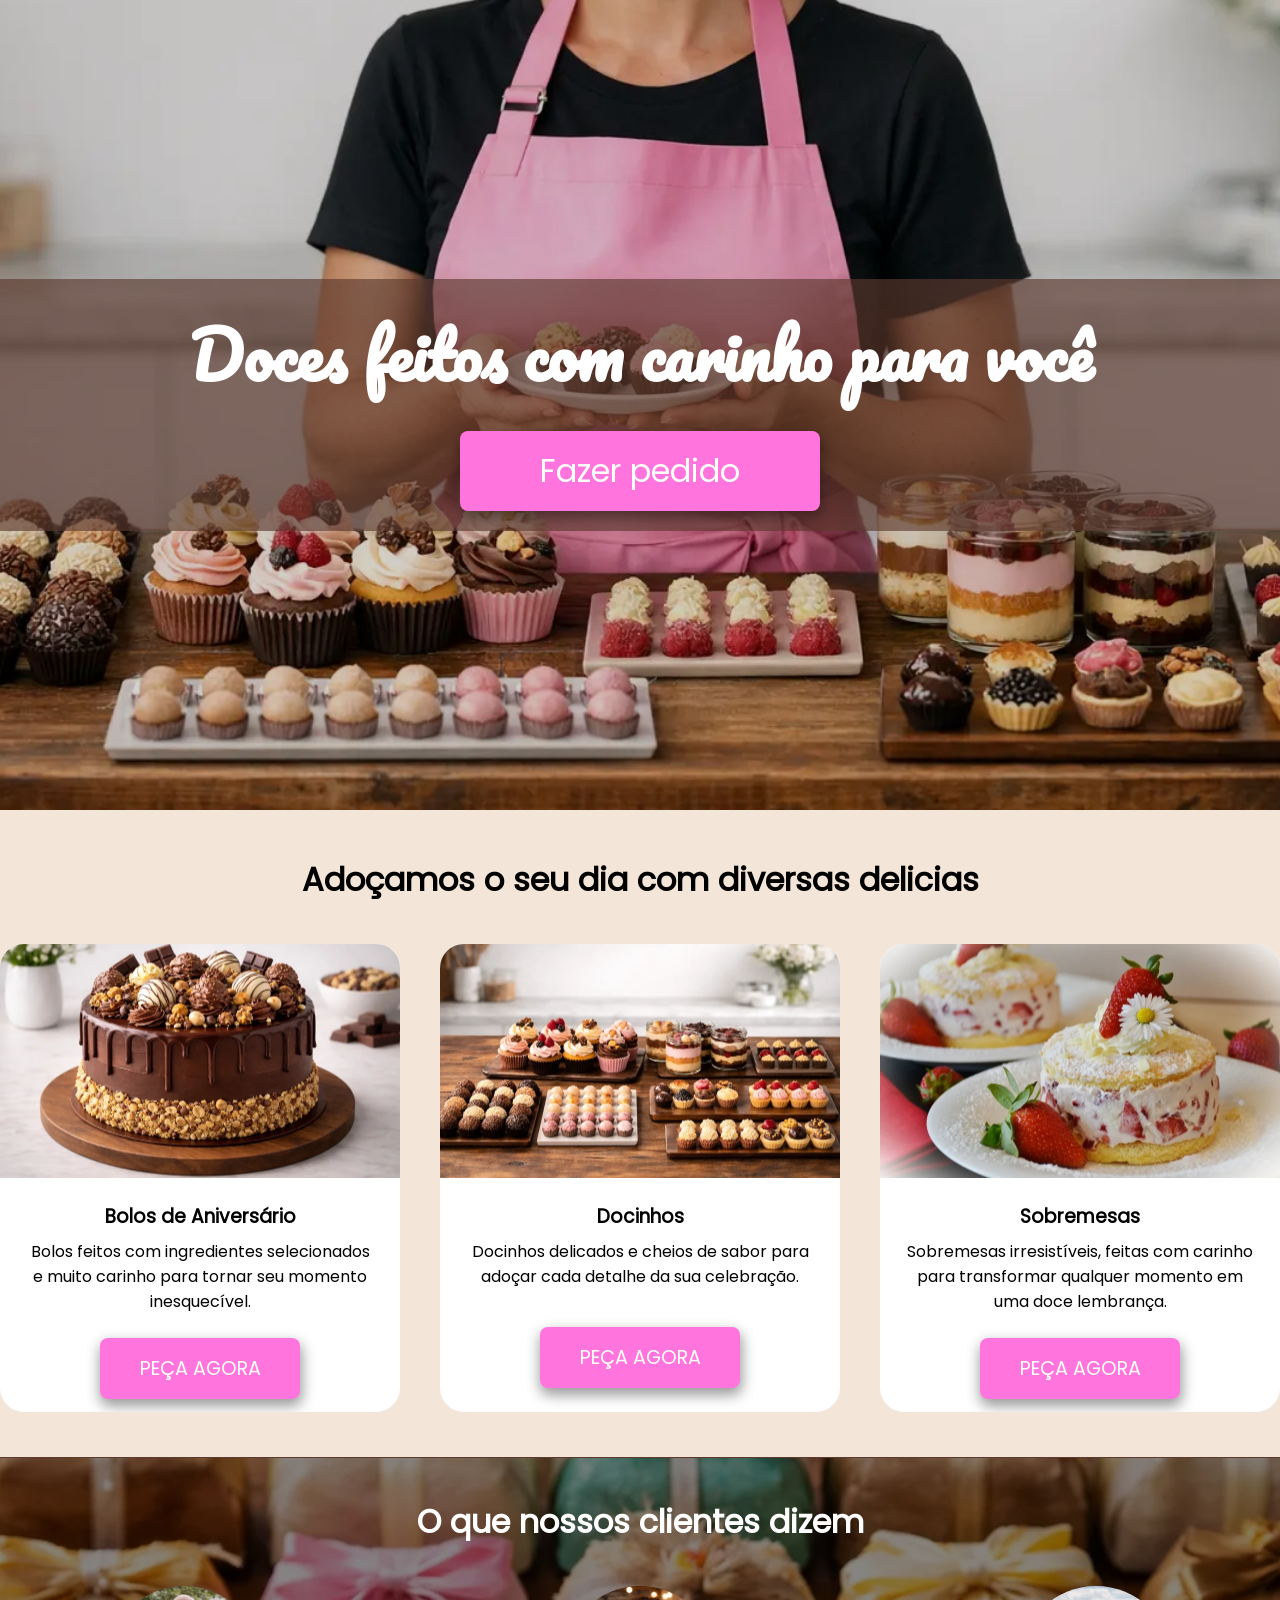
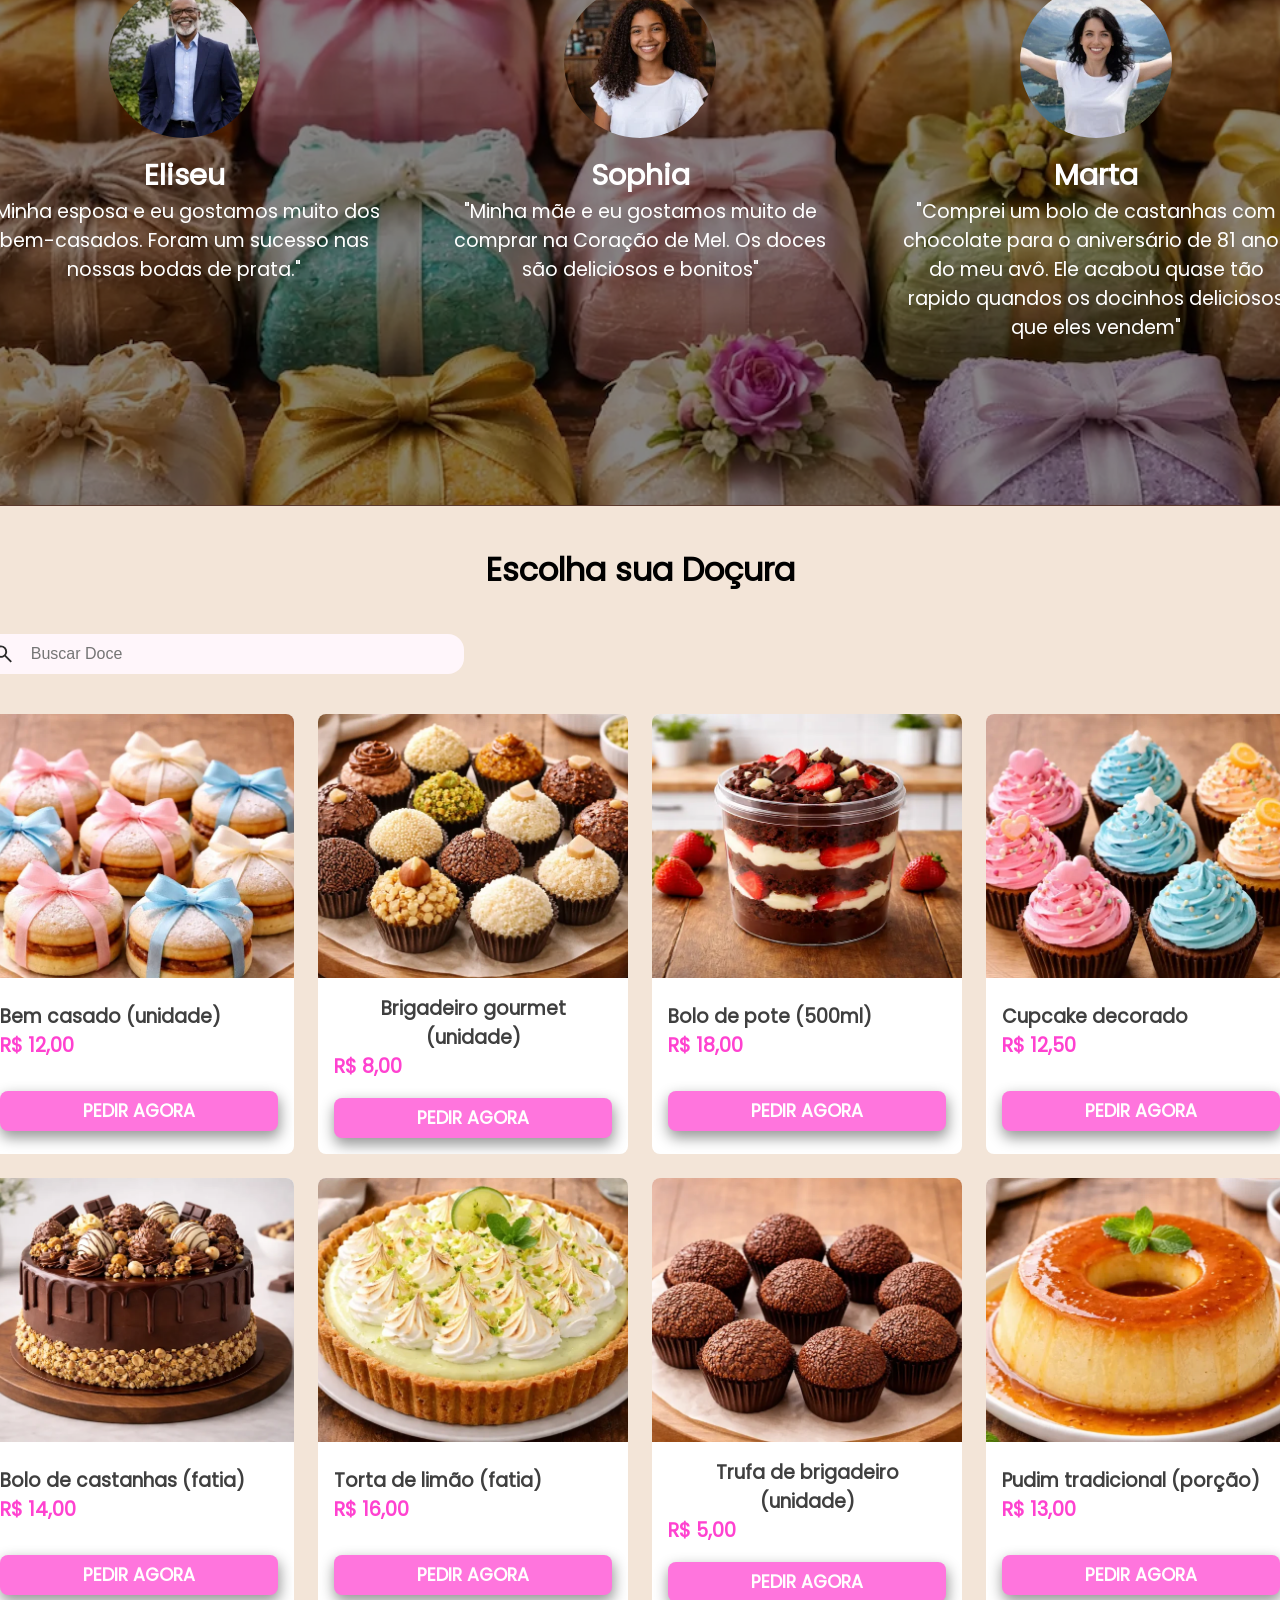
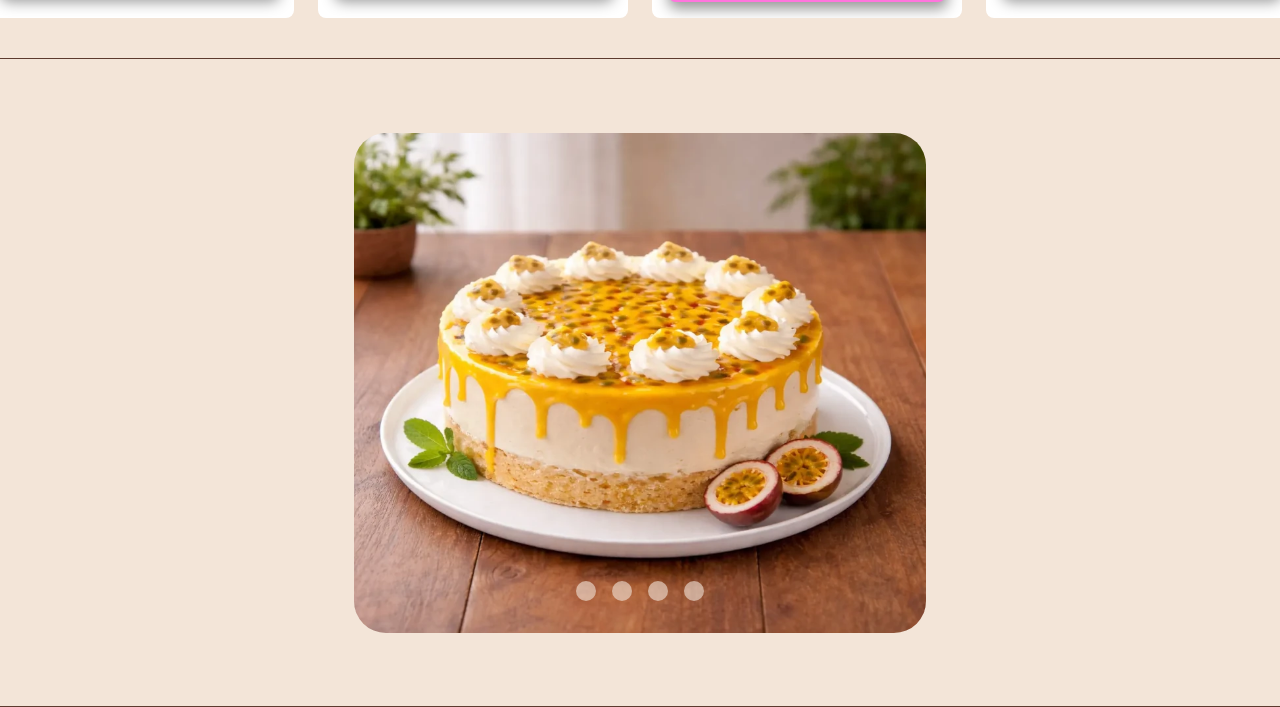
==== commit 1a7cd780: "chore: enhance serach bar accessibility and style - Add a hidden table to the search bar - Add a pla" ====
--- a/index.html
+++ b/index.html
@@ -212,7 +212,8 @@
                 d="M784-120 532-372q-30 24-69 38t-83 14q-109 0-184.5-75.5T120-580q0-109 75.5-184.5T380-840q109 0 184.5 75.5T640-580q0 44-14 83t-38 69l252 252-56 56ZM380-400q75 0 127.5-52.5T560-580q0-75-52.5-127.5T380-760q-75 0-127.5 52.5T200-580q0 75 52.5 127.5T380-400Z"
               />
             </svg>
-            <input class="search-bar__input" type="text" />
+            <label class="hidden" for="searchbar">Buscar Doce</label>
+            <input id="searchbar" class="search-bar__input" type="text" placeholder="Buscar Doce"/>
           </div>
           <div class="products"></div>
         </div>
--- a/styles/styles.css
+++ b/styles/styles.css
@@ -45,8 +45,22 @@
   }
 }
 
+/* ----------------------------- */
+
+/* Utilities */
+
 .fade-in-animation {
   animation: fade-in 300ms ease forwards;
+}
+
+.pacifico-regular {
+  font-family: 'Pacifico', cursive;
+  font-weight: 400;
+  font-style: normal;
+}
+
+.hidden {
+  display: none;
 }
 
 /* ----------------------------- */
@@ -112,12 +126,6 @@
   font-style: normal;
   font-weight: 400;
   src: url('../fonts/poppins-v24-latin-regular.woff2') format('woff2'); /* Chrome 36+, Opera 23+, Firefox 39+, Safari 12+, iOS 10+ */
-}
-
-.pacifico-regular {
-  font-family: 'Pacifico', cursive;
-  font-weight: 400;
-  font-style: normal;
 }
 
 .hero-section {
